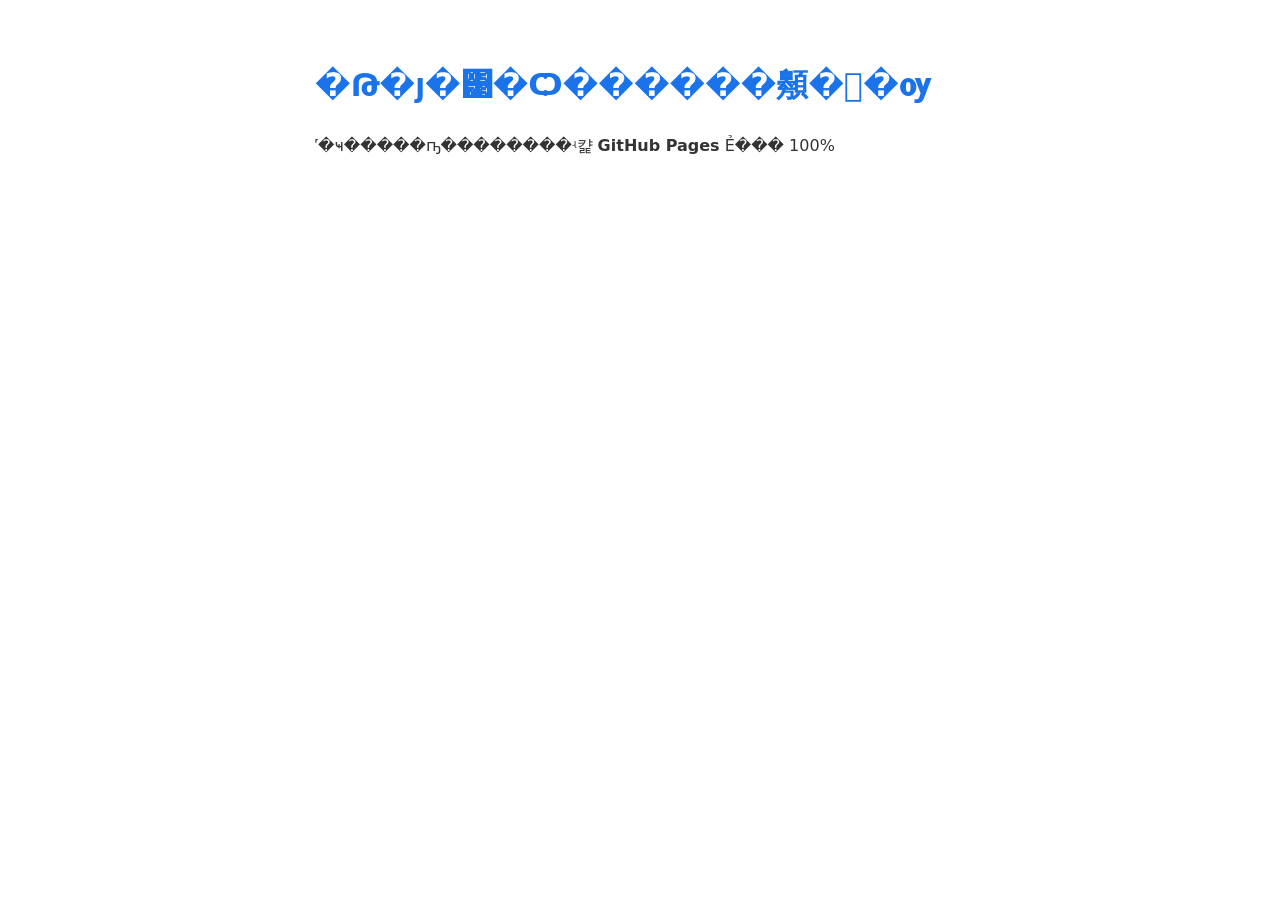
==== index.html @ e053543d "Add files via upload" ====
<!DOCTYPE html>
<html lang="th">
<head>
  <meta charset="UTF-8">
  <meta name="viewport" content="width=device-width, initial-scale=1.0">
  <title>˹���á�ͧ�ѹ</title>
  <style>
    body {
      font-family: system-ui, -apple-system, sans-serif;
      line-height: 1.6;
      max-width: 650px;
      margin: 60px auto;
      padding: 0 20px;
      color: #333;
    }
    h1 {
      color: #1a73e8;
    }
  </style>
</head>
<body>
  <h1>�Թ�յ�͹�Ѻ������䫵�ͧ�ѹ</h1>
  <p>˹�ҹ�����ҧ��������ʵ캹 <strong>GitHub Pages</strong> Ẻ��� 100%</p>
</body>
</html>
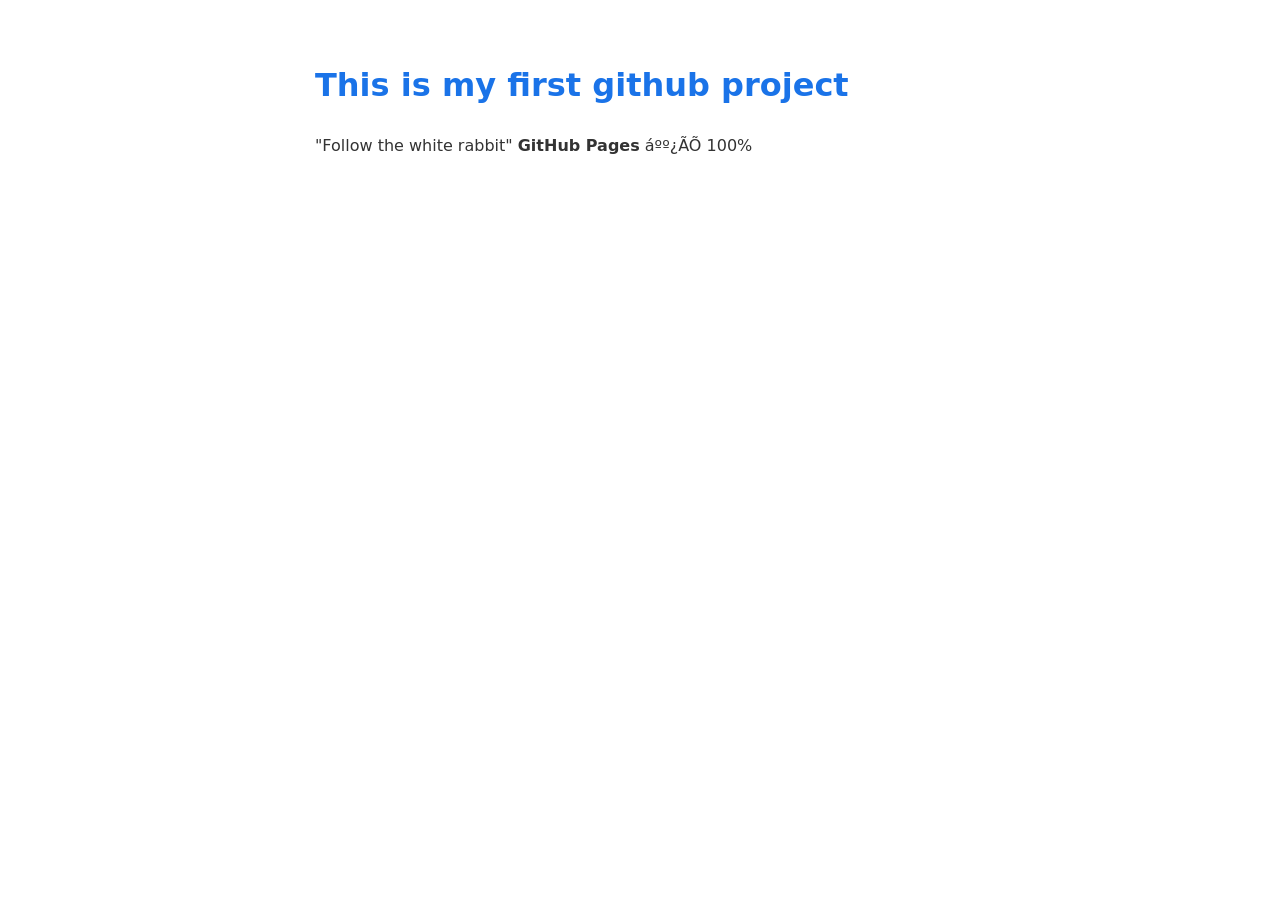
==== commit 824d4858: "Update index.html" ====
--- a/index.html
+++ b/index.html
@@ -3,7 +3,7 @@
 <head>
   <meta charset="UTF-8">
   <meta name="viewport" content="width=device-width, initial-scale=1.0">
-  <title>˹���á�ͧ�ѹ</title>
+  <title>Hello </title>
   <style>
     body {
       font-family: system-ui, -apple-system, sans-serif;
@@ -19,7 +19,7 @@
   </style>
 </head>
 <body>
-  <h1>�Թ�յ�͹�Ѻ������䫵�ͧ�ѹ</h1>
-  <p>˹�ҹ�����ҧ��������ʵ캹 <strong>GitHub Pages</strong> Ẻ��� 100%</p>
+  <h1>This is my first github project </h1>
+  <p>"Follow the white rabbit" <strong>GitHub Pages</strong> áºº¿ÃÕ 100%</p>
 </body>
-</html>+</html>
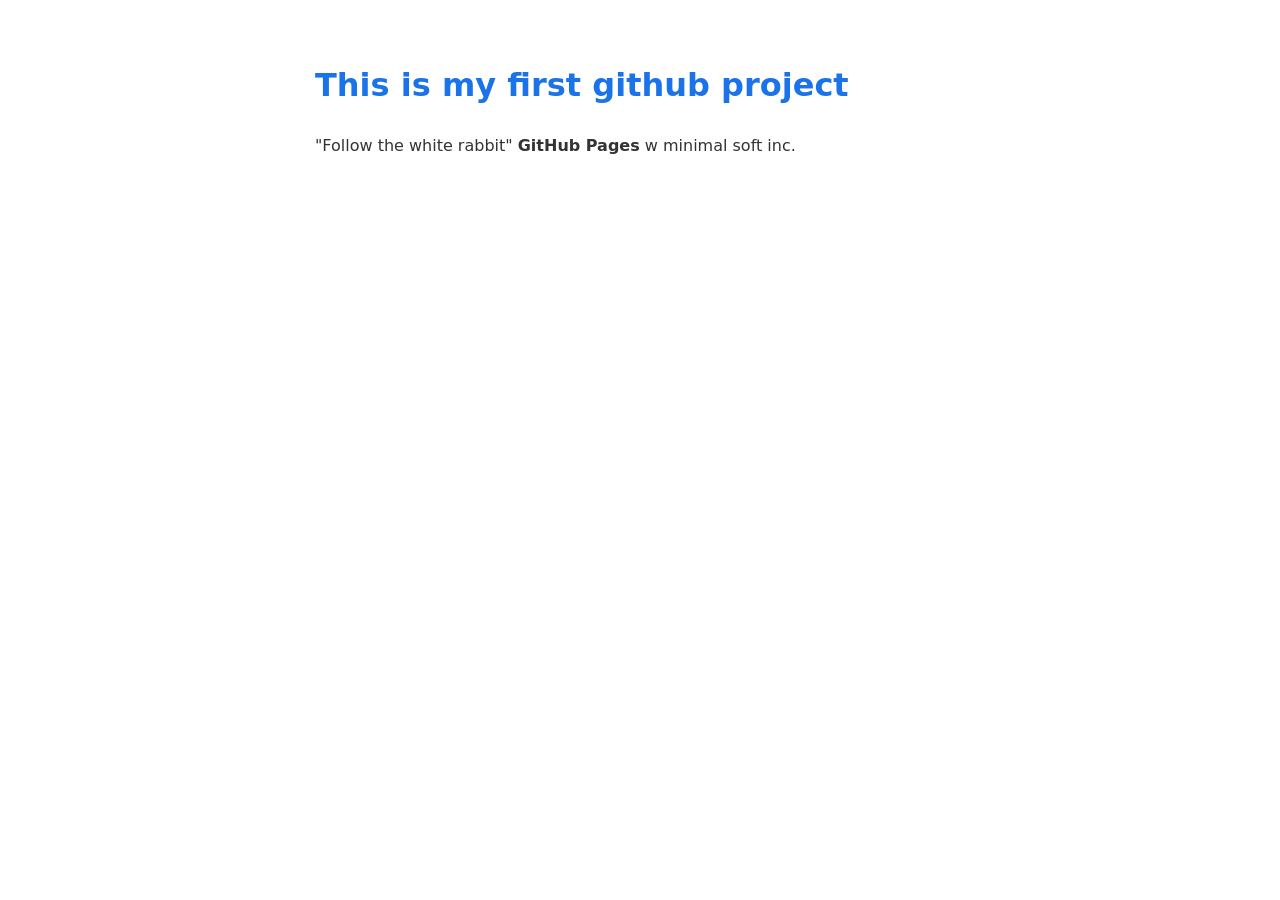
==== commit b93abf30: "Update index.html" ====
--- a/index.html
+++ b/index.html
@@ -20,6 +20,6 @@
 </head>
 <body>
   <h1>This is my first github project </h1>
-  <p>"Follow the white rabbit" <strong>GitHub Pages</strong> áºº¿ÃÕ 100%</p>
+  <p>"Follow the white rabbit" <strong>GitHub Pages</strong> w minimal soft inc.</p>
 </body>
 </html>
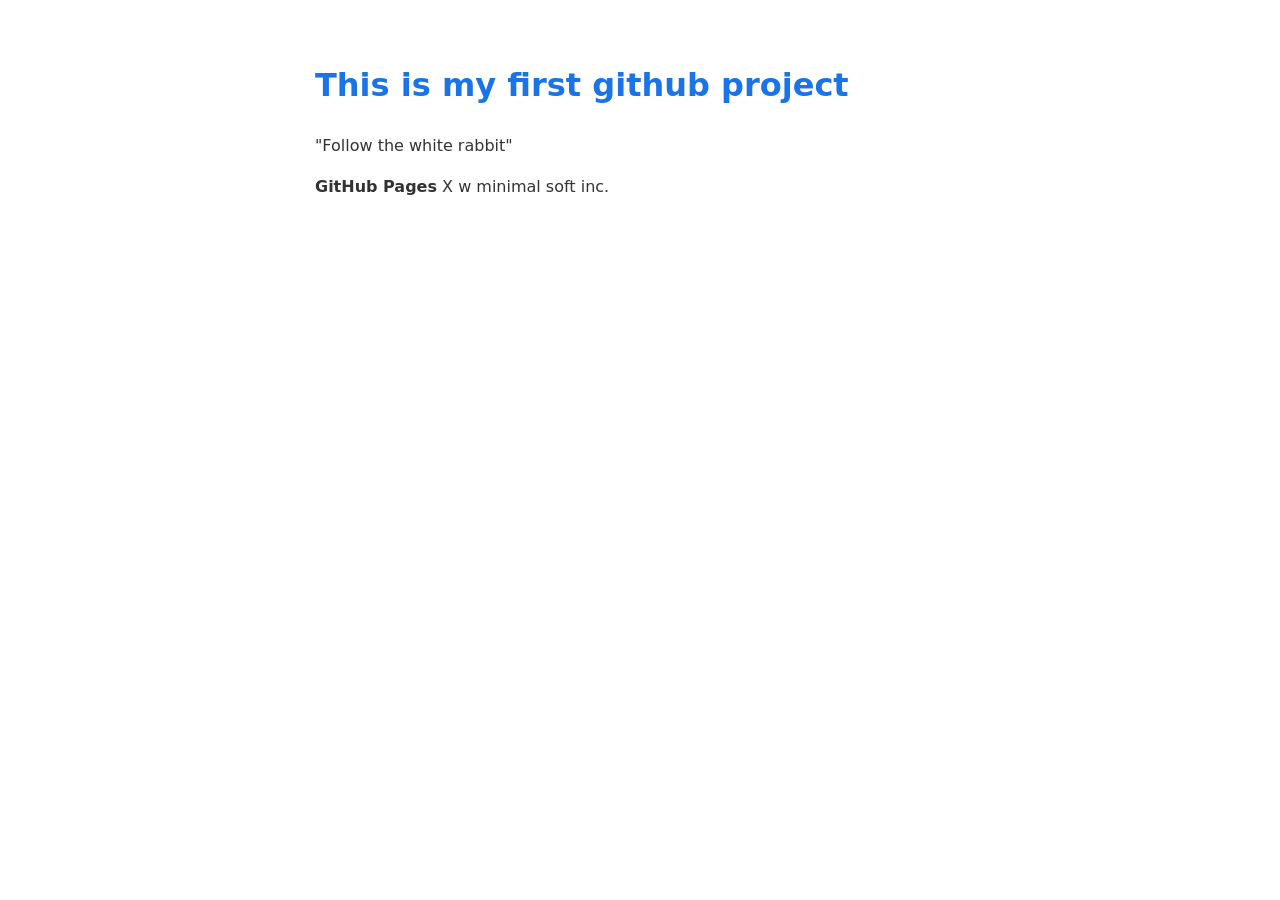
==== commit a753742b: "Update index.html" ====
--- a/index.html
+++ b/index.html
@@ -20,6 +20,7 @@
 </head>
 <body>
   <h1>This is my first github project </h1>
-  <p>"Follow the white rabbit" <strong>GitHub Pages</strong> w minimal soft inc.</p>
+  <p>"Follow the white rabbit" </p>
+  <p><strong>GitHub Pages</strong> X w minimal soft inc.</p>
 </body>
 </html>
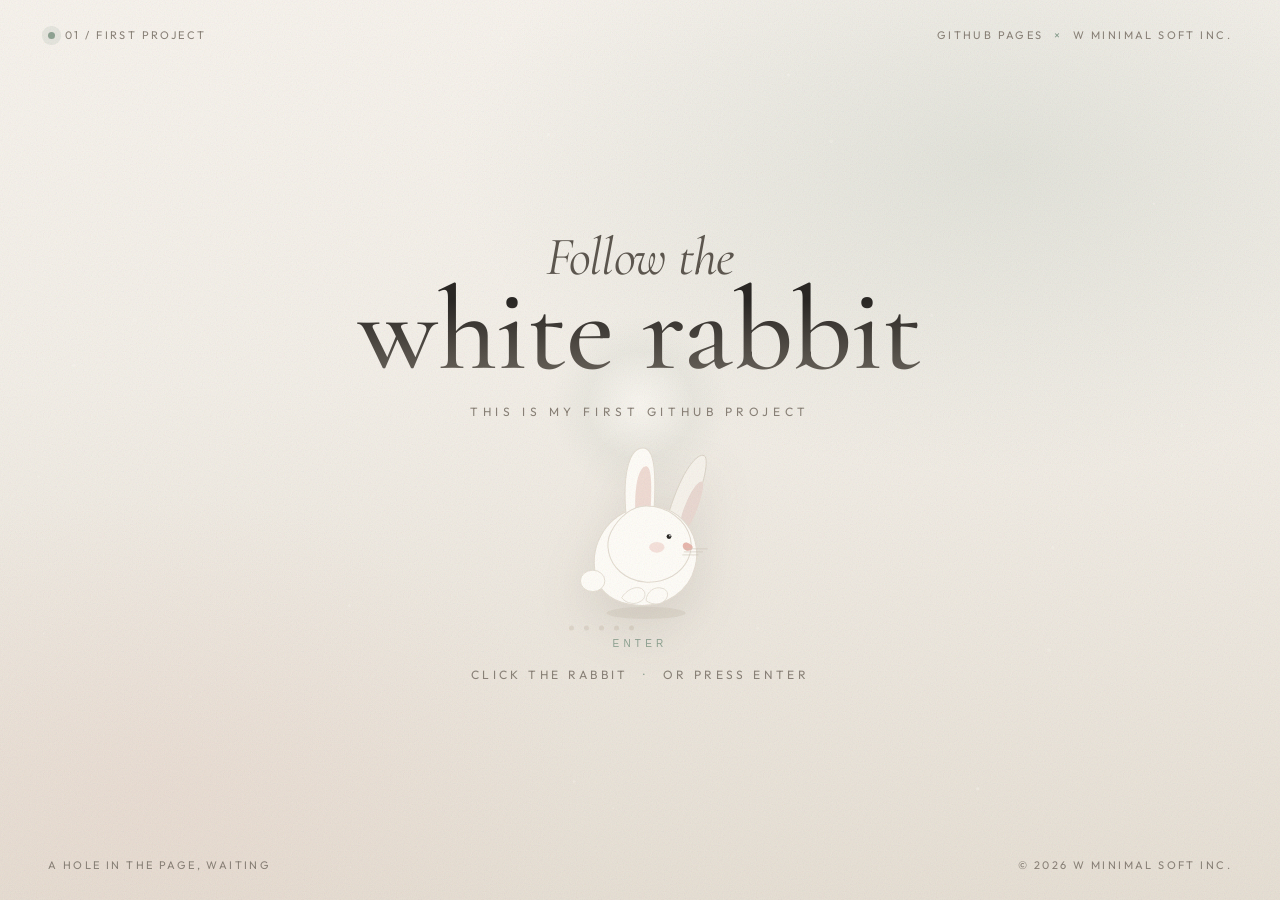
==== commit b8dd6e93: "Add files via upload" ====
--- a/index.html
+++ b/index.html
@@ -1,26 +1,84 @@
 <!DOCTYPE html>
-<html lang="th">
+<html lang="en">
 <head>
-  <meta charset="UTF-8">
-  <meta name="viewport" content="width=device-width, initial-scale=1.0">
-  <title>Hello </title>
-  <style>
-    body {
-      font-family: system-ui, -apple-system, sans-serif;
-      line-height: 1.6;
-      max-width: 650px;
-      margin: 60px auto;
-      padding: 0 20px;
-      color: #333;
-    }
-    h1 {
-      color: #1a73e8;
-    }
-  </style>
+  <meta charset="UTF-8" />
+  <meta name="viewport" content="width=device-width, initial-scale=1, viewport-fit=cover" />
+  <meta name="theme-color" content="#f3efe8" />
+  <meta name="description" content="Follow the white rabbit — a first GitHub Pages project by w minimal soft inc." />
+  <title>Follow the white rabbit</title>
+  <link rel="icon" href="favicon.svg" type="image/svg+xml" />
+  <link rel="preconnect" href="https://fonts.googleapis.com" />
+  <link rel="preconnect" href="https://fonts.gstatic.com" crossorigin />
+  <link href="https://fonts.googleapis.com/css2?family=Cormorant+Garamond:ital,wght@0,400;0,500;0,600;1,400;1,500&family=Outfit:wght@300;400;500&display=swap" rel="stylesheet" />
+  <link rel="stylesheet" href="styles.css" />
 </head>
 <body>
-  <h1>This is my first github project </h1>
-  <p>"Follow the white rabbit" </p>
-  <p><strong>GitHub Pages</strong> X w minimal soft inc.</p>
+  <div class="grain" aria-hidden="true"></div>
+  <div class="wash" aria-hidden="true"></div>
+  <canvas id="motes" aria-hidden="true"></canvas>
+  <div class="cursor-glow" id="glow" aria-hidden="true"></div>
+
+  <header class="top">
+    <p class="mark">
+      <span class="dot"></span>
+      <span>01 / first project</span>
+    </p>
+    <p class="credit">GitHub Pages <em>×</em> w minimal soft inc.</p>
+  </header>
+
+  <main class="stage" id="stage">
+    <section class="surface" id="surface" aria-label="Invitation">
+      <h1>
+        <span class="line quiet">Follow the</span>
+        <span class="line loud">white rabbit</span>
+      </h1>
+      <p class="kicker">This is my first github project</p>
+
+      <button class="rabbit-btn" id="rabbit" type="button" aria-label="Follow the white rabbit">
+        <span class="paw-trail" aria-hidden="true">
+          <i></i><i></i><i></i><i></i><i></i>
+        </span>
+        <svg class="rabbit" viewBox="0 0 220 240" fill="none" xmlns="http://www.w3.org/2000/svg" aria-hidden="true">
+          <ellipse class="shadow" cx="118" cy="218" rx="52" ry="8" fill="#c9c0b3" opacity="0.35" />
+          <path class="ear ear-back" d="M148 86c18-58 38-78 46-74 8 4-2 48-22 86-8 16-22 28-36 24 4-12 8-24 12-36z" fill="#f7f3ec" stroke="#d9d1c4" stroke-width="1.2" />
+          <path class="inner inner-back" d="M164 92c10-32 22-48 28-46 3 2-2 28-14 52-4 8-10 12-16 10 1-5 2-10 2-16z" fill="#ead9d2" />
+          <path class="body" d="M52 168c-8-36 10-72 48-86 22-8 48-4 66 14 16 16 22 40 16 62-8 32-38 52-74 50-34-2-52-18-56-40z" fill="#fffdf8" stroke="#e4ddd2" stroke-width="1.4" />
+          <path class="ear ear-front" d="M92 92c-6-62 6-90 22-90 14 0 18 28 14 86-2 22-8 40-22 48-8-12-12-26-14-44z" fill="#fffdf8" stroke="#e4ddd2" stroke-width="1.4" />
+          <path class="inner inner-front" d="M104 88c-2-42 6-62 14-62 6 0 8 18 6 54-1 16-4 28-10 34-4-8-8-16-10-26z" fill="#f0dcd4" />
+          <path class="head" d="M118 78c28 0 52 18 58 42 4 18-4 38-24 50-22 12-50 10-68-6-16-14-20-36-12-52 10-20 28-34 46-34z" fill="#fffdf8" stroke="#e4ddd2" stroke-width="1.4" />
+          <ellipse class="cheek" cx="132" cy="132" rx="10" ry="7" fill="#f3d8d0" opacity="0.7" />
+          <circle class="eye" cx="148" cy="118" r="3.2" fill="#2b2926" />
+          <circle cx="149.2" cy="116.8" r="1" fill="#fff" />
+          <path class="nose" d="M176 128c4 2 4 6 0 8-6 2-10-2-10-6s4-6 10-2z" fill="#e8b8ae" />
+          <path class="whisker" d="M170 134h28M168 138h24M166 142h20" stroke="#cfc6b8" stroke-width="0.8" stroke-linecap="round" />
+          <ellipse class="tail" cx="48" cy="176" rx="16" ry="14" fill="#fffdf8" stroke="#e4ddd2" stroke-width="1.2" />
+          <path class="paw" d="M86 198c6 8 18 10 26 4 6-4 6-12 0-16-8-4-20 2-26 12z" fill="#fffdf8" stroke="#e4ddd2" stroke-width="1.1" />
+          <path class="paw" d="M118 202c8 6 20 6 26-2 4-6 2-12-4-14-10-4-22 4-22 16z" fill="#fffdf8" stroke="#e4ddd2" stroke-width="1.1" />
+        </svg>
+        <span class="enter">enter</span>
+      </button>
+      <p class="hint">click the rabbit <span>·</span> or press enter</p>
+    </section>
+
+    <section class="hole" id="hole" hidden inert aria-label="Inside the rabbit hole">
+      <p class="kicker">curiouser and curiouser</p>
+      <h2>You followed.</h2>
+      <p class="letter">
+        A first page, made quietly.<br />
+        Soft paper. One rabbit. A hole that goes somewhere.
+      </p>
+      <p class="watch" id="watch">it’s later than you think</p>
+      <button class="back" id="back" type="button">return to the meadow</button>
+    </section>
+  </main>
+
+  <footer class="floor">
+    <span class="out">a hole in the page, waiting</span>
+    <span class="in">down the hole</span>
+    <span>© 2026 w minimal soft inc.</span>
+  </footer>
+
+  <div class="iris" id="iris" aria-hidden="true"></div>
+  <script src="script.js"></script>
 </body>
 </html>
--- a/styles.css
+++ b/styles.css
@@ -0,0 +1,401 @@
+:root {
+  --paper: #f3efe8;
+  --mist: #e7e0d5;
+  --ink: #2a2724;
+  --mute: #8a8278;
+  --sage: #8fa393;
+  --blush: #e8c9c0;
+  --rabbit: #fffdf8;
+  --line: rgba(42, 39, 36, 0.12);
+  --ease: cubic-bezier(0.22, 1, 0.36, 1);
+}
+
+*,
+*::before,
+*::after {
+  box-sizing: border-box;
+  margin: 0;
+  padding: 0;
+}
+
+html,
+body {
+  min-height: 100%;
+}
+
+body {
+  font-family: "Outfit", system-ui, sans-serif;
+  color: var(--ink);
+  background: var(--paper);
+  overflow: hidden;
+  cursor: none;
+}
+
+body.inside {
+  cursor: auto;
+}
+
+body.inside .cursor-glow {
+  opacity: 0;
+}
+
+.grain,
+.wash,
+#motes,
+.cursor-glow,
+.iris {
+  pointer-events: none;
+}
+
+.grain {
+  position: fixed;
+  inset: 0;
+  z-index: 8;
+  opacity: 0.22;
+  mix-blend-mode: multiply;
+  background-image: url("data:image/svg+xml,%3Csvg xmlns='http://www.w3.org/2000/svg' width='180' height='180'%3E%3Cfilter id='n'%3E%3CfeTurbulence type='fractalNoise' baseFrequency='.85' numOctaves='4' stitchTiles='stitch'/%3E%3C/filter%3E%3Crect width='180' height='180' filter='url(%23n)' opacity='.55'/%3E%3C/svg%3E");
+}
+
+.wash {
+  position: fixed;
+  inset: 0;
+  z-index: 0;
+  background:
+    radial-gradient(900px 520px at 78% 18%, rgba(143, 163, 147, 0.18), transparent 60%),
+    radial-gradient(700px 480px at 12% 88%, rgba(232, 201, 192, 0.22), transparent 62%),
+    linear-gradient(180deg, #f7f3ed 0%, var(--paper) 42%, var(--mist) 100%);
+}
+
+#motes {
+  position: fixed;
+  inset: 0;
+  z-index: 1;
+}
+
+.cursor-glow {
+  position: fixed;
+  width: 180px;
+  height: 180px;
+  margin: -90px 0 0 -90px;
+  border-radius: 50%;
+  background: radial-gradient(circle, rgba(255, 253, 248, 0.55), rgba(143, 163, 147, 0.08) 42%, transparent 70%);
+  z-index: 2;
+  transform: translate(-100px, -100px);
+  transition: opacity 0.4s ease;
+}
+
+.top,
+.floor {
+  position: fixed;
+  left: 0;
+  right: 0;
+  z-index: 6;
+  display: flex;
+  justify-content: space-between;
+  align-items: center;
+  gap: 16px;
+  padding: 28px clamp(20px, 4vw, 48px);
+  font-size: 11px;
+  letter-spacing: 0.22em;
+  text-transform: uppercase;
+  color: var(--mute);
+}
+
+.top {
+  top: 0;
+}
+
+.floor {
+  bottom: 0;
+}
+
+.floor .in {
+  display: none;
+}
+
+body.inside .floor .out {
+  display: none;
+}
+
+body.inside .floor .in {
+  display: inline;
+}
+
+.mark {
+  display: flex;
+  align-items: center;
+  gap: 10px;
+}
+
+.dot {
+  width: 7px;
+  height: 7px;
+  border-radius: 50%;
+  background: var(--sage);
+  box-shadow: 0 0 0 6px rgba(143, 163, 147, 0.16);
+  animation: pulse 3.6s var(--ease) infinite;
+}
+
+.credit em {
+  font-style: normal;
+  color: var(--sage);
+  padding: 0 6px;
+}
+
+.stage {
+  position: relative;
+  z-index: 4;
+  min-height: 100dvh;
+  display: grid;
+  place-items: center;
+  padding: 108px 24px 92px;
+}
+
+[hidden] {
+  display: none !important;
+}
+
+.surface,
+.hole {
+  width: min(920px, 100%);
+  text-align: center;
+}
+
+.kicker {
+  font-size: 12px;
+  letter-spacing: 0.38em;
+  text-transform: uppercase;
+  color: var(--mute);
+}
+
+.surface .kicker {
+  margin-top: 22px;
+}
+
+.hole .kicker {
+  margin-bottom: 20px;
+}
+
+h1 {
+  font-family: "Cormorant Garamond", Georgia, serif;
+  font-weight: 500;
+  line-height: 0.86;
+  letter-spacing: -0.03em;
+}
+
+h1 .line {
+  display: block;
+}
+
+h1 .quiet {
+  font-size: clamp(28px, 5vw, 54px);
+  font-style: italic;
+  font-weight: 400;
+  color: #5d574f;
+}
+
+h1 .loud {
+  font-size: clamp(52px, 11vw, 118px);
+  font-weight: 500;
+  background: linear-gradient(180deg, #2a2724 20%, #6d675e 100%);
+  -webkit-background-clip: text;
+  background-clip: text;
+  color: transparent;
+}
+
+.hint {
+  margin-top: 18px;
+  font-size: 12px;
+  letter-spacing: 0.28em;
+  text-transform: uppercase;
+  color: var(--mute);
+}
+
+.hint span {
+  color: var(--sage);
+  padding: 0 8px;
+}
+
+.rabbit-btn {
+  position: relative;
+  margin: 28px auto 0;
+  display: grid;
+  place-items: center;
+  gap: 8px;
+  background: none;
+  border: 0;
+  cursor: none;
+  color: inherit;
+  animation: bob 4.8s var(--ease) infinite;
+}
+
+.rabbit {
+  width: min(168px, 46vw);
+  height: auto;
+  filter: drop-shadow(0 18px 24px rgba(80, 70, 58, 0.12));
+  transition: transform 0.6s var(--ease);
+}
+
+.rabbit-btn:hover .rabbit,
+.rabbit-btn:focus-visible .rabbit {
+  transform: translateY(-6px) scale(1.03);
+}
+
+.rabbit-btn:focus-visible {
+  outline: none;
+}
+
+.ear-front {
+  transform-origin: 110px 90px;
+  animation: twitch 5.4s ease-in-out infinite;
+}
+
+.eye {
+  transform-origin: 148px 118px;
+  animation: blink 6.2s ease-in-out infinite;
+}
+
+.enter {
+  font-size: 10px;
+  letter-spacing: 0.42em;
+  text-transform: uppercase;
+  color: var(--sage);
+}
+
+.paw-trail {
+  position: absolute;
+  inset: auto auto 18px 8%;
+  display: flex;
+  gap: 10px;
+  opacity: 0.45;
+}
+
+.paw-trail i {
+  width: 5px;
+  height: 5px;
+  border-radius: 50%;
+  background: #cfc4b4;
+  animation: fade 2.8s ease-in-out infinite;
+}
+
+.paw-trail i:nth-child(2) { animation-delay: 0.2s; }
+.paw-trail i:nth-child(3) { animation-delay: 0.4s; }
+.paw-trail i:nth-child(4) { animation-delay: 0.6s; }
+.paw-trail i:nth-child(5) { animation-delay: 0.8s; }
+
+.hole h2 {
+  font-family: "Cormorant Garamond", Georgia, serif;
+  font-size: clamp(48px, 10vw, 108px);
+  font-weight: 500;
+  letter-spacing: -0.03em;
+  line-height: 0.9;
+}
+
+.letter {
+  margin: 28px auto 0;
+  max-width: 46ch;
+  font-size: clamp(16px, 2vw, 20px);
+  font-weight: 300;
+  line-height: 1.7;
+  color: #5a544c;
+}
+
+.watch {
+  margin-top: 36px;
+  font-family: "Cormorant Garamond", Georgia, serif;
+  font-style: italic;
+  font-size: 22px;
+  color: var(--sage);
+}
+
+.back {
+  margin-top: 40px;
+  background: transparent;
+  border: 1px solid var(--line);
+  color: var(--ink);
+  font: inherit;
+  font-size: 11px;
+  letter-spacing: 0.28em;
+  text-transform: uppercase;
+  padding: 14px 22px;
+  border-radius: 999px;
+  cursor: pointer;
+  transition: background 0.3s ease, border-color 0.3s ease;
+}
+
+.back:hover,
+.back:focus-visible {
+  background: rgba(255, 253, 248, 0.7);
+  border-color: #c9c0b3;
+  outline: none;
+}
+
+.iris {
+  position: fixed;
+  inset: 0;
+  z-index: 12;
+  background: #1c1a18;
+  clip-path: circle(0 at 50% 58%);
+  opacity: 0;
+  transition: clip-path 1.05s var(--ease), opacity 0.2s linear;
+}
+
+.iris.open {
+  opacity: 1;
+  clip-path: circle(150% at 50% 58%);
+}
+
+body.inside .wash {
+  background:
+    radial-gradient(800px 500px at 50% 20%, rgba(143, 163, 147, 0.14), transparent 55%),
+    linear-gradient(180deg, #ece6dc, #ddd4c6);
+}
+
+@keyframes bob {
+  0%, 100% { transform: translateY(0); }
+  50% { transform: translateY(-10px); }
+}
+
+@keyframes twitch {
+  0%, 86%, 100% { transform: rotate(0deg); }
+  90% { transform: rotate(-7deg); }
+  94% { transform: rotate(3deg); }
+}
+
+@keyframes blink {
+  0%, 92%, 100% { transform: scaleY(1); }
+  94% { transform: scaleY(0.08); }
+}
+
+@keyframes pulse {
+  0%, 100% { box-shadow: 0 0 0 6px rgba(143, 163, 147, 0.16); }
+  50% { box-shadow: 0 0 0 10px rgba(143, 163, 147, 0.05); }
+}
+
+@keyframes fade {
+  0%, 100% { opacity: 0.15; transform: scale(0.7); }
+  50% { opacity: 0.8; transform: scale(1); }
+}
+
+@media (max-width: 720px) {
+  body { cursor: auto; }
+  .cursor-glow { display: none; }
+  .top, .floor { padding: 18px 18px; letter-spacing: 0.12em; }
+  .credit, .floor span:last-child { display: none; }
+  .rabbit-btn { cursor: pointer; }
+}
+
+@media (max-height: 760px) {
+  h1 .quiet { font-size: clamp(22px, 4vw, 36px); }
+  h1 .loud { font-size: clamp(44px, 9vw, 84px); }
+  .rabbit { width: min(132px, 38vw); }
+  .rabbit-btn { margin-top: 16px; }
+  .kicker { margin-top: 14px; }
+}
+
+@media (prefers-reduced-motion: reduce) {
+  *, *::before, *::after {
+    animation: none !important;
+    transition: none !important;
+  }
+}
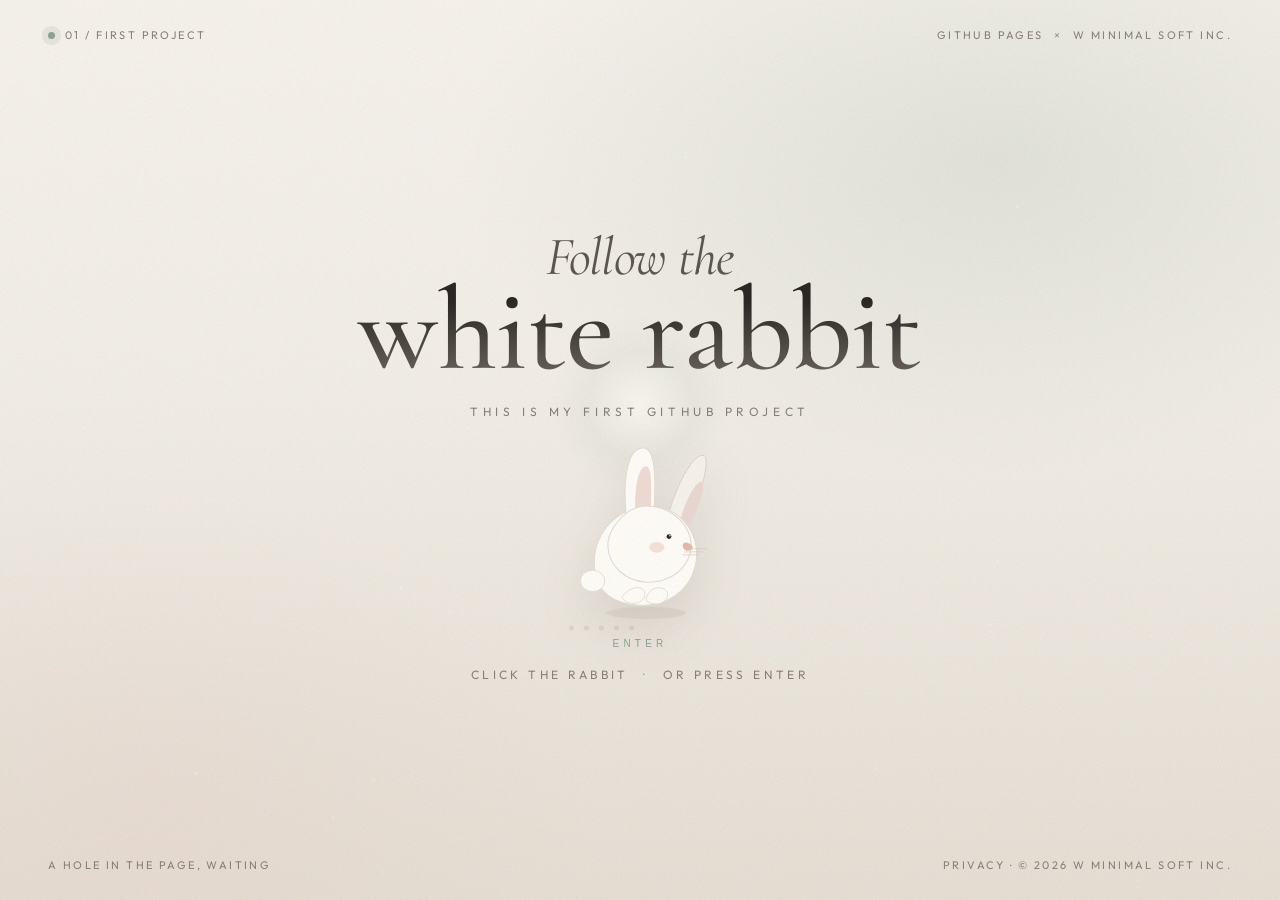
==== commit c867a548: "Add files via upload" ====
--- a/index.html
+++ b/index.html
@@ -75,7 +75,7 @@
   <footer class="floor">
     <span class="out">a hole in the page, waiting</span>
     <span class="in">down the hole</span>
-    <span>© 2026 w minimal soft inc.</span>
+    <span><a class="policy-link" href="privacy.html">privacy</a><span class="copy"> · © 2026 w minimal soft inc.</span></span>
   </footer>
 
   <div class="iris" id="iris" aria-hidden="true"></div>
--- a/styles.css
+++ b/styles.css
@@ -381,8 +381,16 @@
   body { cursor: auto; }
   .cursor-glow { display: none; }
   .top, .floor { padding: 18px 18px; letter-spacing: 0.12em; }
-  .credit, .floor span:last-child { display: none; }
+  .credit, .copy { display: none; }
   .rabbit-btn { cursor: pointer; }
+  .policy-hero .kicker {
+    letter-spacing: 0.16em;
+    font-size: 10px;
+  }
+  .policy-block {
+    padding: 24px 20px;
+    border-radius: 22px;
+  }
 }
 
 @media (max-height: 760px) {
@@ -393,6 +401,192 @@
   .kicker { margin-top: 14px; }
 }
 
+body.doc {
+  overflow: auto;
+  cursor: auto;
+}
+
+body.doc .top {
+  background: linear-gradient(180deg, #f7f3ed 0%, rgba(243, 239, 232, 0.92) 55%, rgba(243, 239, 232, 0));
+}
+
+.policy {
+  position: relative;
+  z-index: 4;
+  width: min(780px, calc(100% - 40px));
+  margin: 0 auto;
+  padding: 128px 0 120px;
+}
+
+.policy-hero {
+  text-align: center;
+  margin-bottom: 72px;
+}
+
+.policy-hero h1 {
+  margin-top: 10px;
+}
+
+.policy-lead {
+  margin-top: 18px;
+  font-family: "Sarabun", "Outfit", sans-serif;
+  font-weight: 300;
+  font-size: clamp(18px, 2.4vw, 22px);
+  color: #5a544c;
+}
+
+.lang-nav {
+  display: flex;
+  justify-content: center;
+  align-items: center;
+  gap: 12px;
+  margin-top: 28px;
+  font-size: 11px;
+  letter-spacing: 0.28em;
+  text-transform: uppercase;
+}
+
+.lang-nav a {
+  color: var(--ink);
+  text-decoration: none;
+  border-bottom: 1px solid #c9c0b3;
+  padding-bottom: 3px;
+}
+
+.lang-nav a:hover,
+.lang-nav a:focus-visible {
+  color: var(--sage);
+  outline: none;
+}
+
+.lang-nav span {
+  color: var(--sage);
+}
+
+.back-meadow {
+  display: inline-block;
+  margin-top: 28px;
+  font-size: 11px;
+  letter-spacing: 0.28em;
+  text-transform: uppercase;
+  color: var(--mute);
+  text-decoration: none;
+}
+
+.back-meadow:hover,
+.back-meadow:focus-visible {
+  color: var(--ink);
+  outline: none;
+}
+
+html {
+  scroll-behavior: smooth;
+}
+
+.policy-block {
+  scroll-margin-top: 108px;
+  background: rgba(255, 253, 248, 0.48);
+  border: 1px solid var(--line);
+  border-radius: 28px;
+  padding: clamp(28px, 5vw, 56px);
+  margin-bottom: 36px;
+}
+
+.policy-lang {
+  font-size: 11px;
+  letter-spacing: 0.32em;
+  text-transform: uppercase;
+  color: var(--sage);
+  margin-bottom: 12px;
+}
+
+.policy-block h2 {
+  font-family: "Cormorant Garamond", "Sarabun", Georgia, serif;
+  font-size: clamp(28px, 5vw, 42px);
+  font-weight: 500;
+  letter-spacing: -0.02em;
+  line-height: 1.2;
+  margin-bottom: 36px;
+}
+
+.policy-block[lang="th"] h2,
+.policy-block[lang="th"] h3,
+.policy-block[lang="th"] p:not(.num):not(.policy-lang) {
+  font-family: "Sarabun", "Outfit", sans-serif;
+}
+
+.policy-block[lang="th"] h2 {
+  font-weight: 500;
+  letter-spacing: 0;
+}
+
+.policy-block section + section {
+  margin-top: 40px;
+  padding-top: 36px;
+  border-top: 1px solid var(--line);
+}
+
+.policy-block .num {
+  font-size: 11px;
+  letter-spacing: 0.36em;
+  color: var(--sage);
+  margin-bottom: 8px;
+}
+
+.policy-block h3 {
+  font-family: "Cormorant Garamond", Georgia, serif;
+  font-size: clamp(22px, 3vw, 28px);
+  font-weight: 500;
+  margin-bottom: 16px;
+}
+
+.policy-block[lang="th"] h3 {
+  font-weight: 600;
+  letter-spacing: 0;
+}
+
+.policy-block p:not(.num):not(.policy-lang) {
+  font-weight: 300;
+  font-size: 16px;
+  line-height: 1.85;
+  color: #5a544c;
+}
+
+.policy-block[lang="th"] p:not(.num):not(.policy-lang) {
+  font-weight: 400;
+  line-height: 1.95;
+}
+
+.policy-block p + p:not(.num):not(.policy-lang) {
+  margin-top: 16px;
+}
+
+.policy-floor {
+  position: relative;
+  margin-top: 8px;
+}
+
+.policy-floor a {
+  color: inherit;
+  text-decoration: none;
+  border-bottom: 1px solid #c9c0b3;
+  padding-bottom: 2px;
+}
+
+.floor a.policy-link {
+  color: inherit;
+  text-decoration: none;
+  border-bottom: 1px solid transparent;
+  letter-spacing: inherit;
+  text-transform: inherit;
+}
+
+.floor a.policy-link:hover,
+.floor a.policy-link:focus-visible {
+  border-bottom-color: #c9c0b3;
+  outline: none;
+}
+
 @media (prefers-reduced-motion: reduce) {
   *, *::before, *::after {
     animation: none !important;
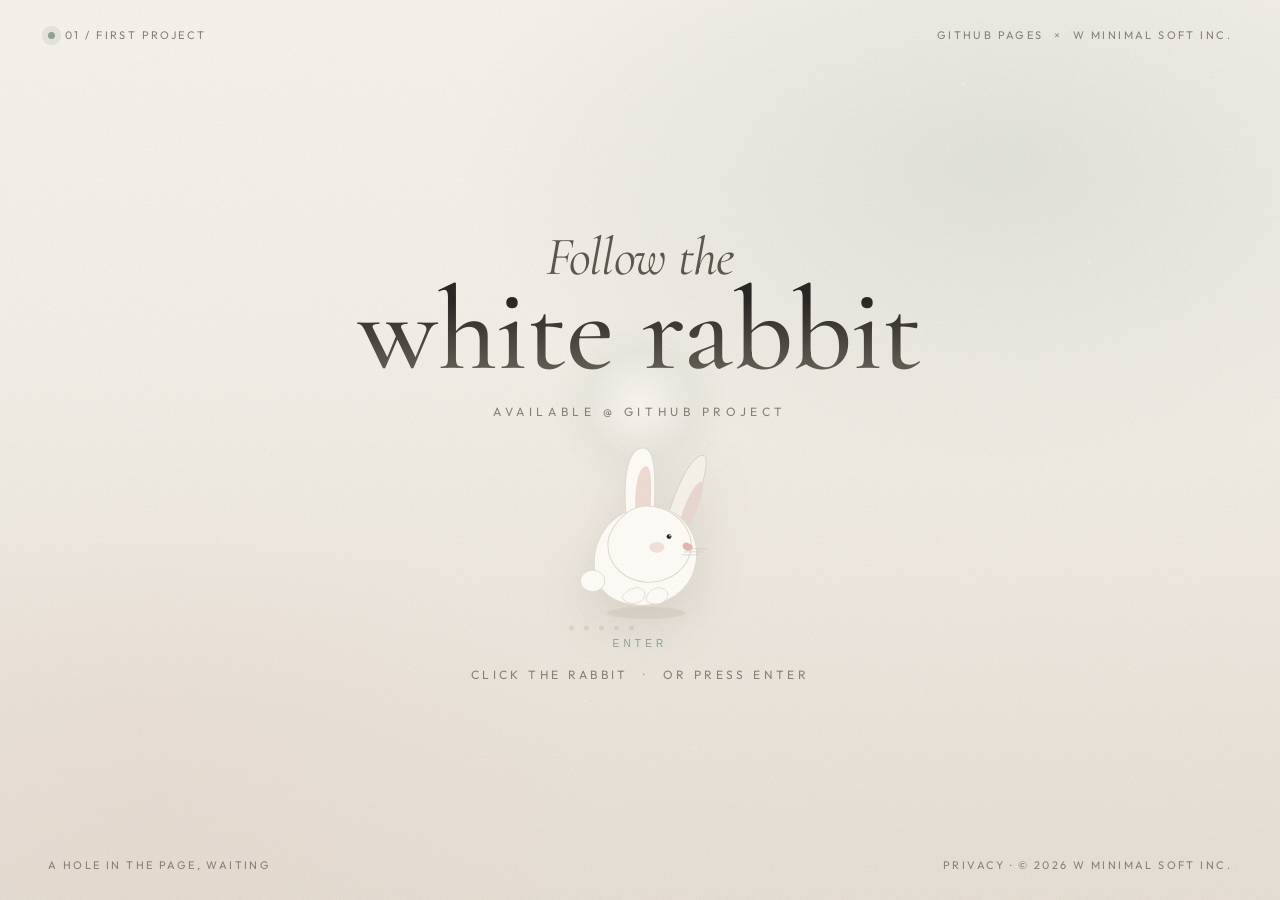
==== commit 3cda54bc: "Update index.html" ====
--- a/index.html
+++ b/index.html
@@ -32,7 +32,7 @@
         <span class="line quiet">Follow the</span>
         <span class="line loud">white rabbit</span>
       </h1>
-      <p class="kicker">This is my first github project</p>
+      <p class="kicker">available @ github project</p>
 
       <button class="rabbit-btn" id="rabbit" type="button" aria-label="Follow the white rabbit">
         <span class="paw-trail" aria-hidden="true">
--- a/styles.css
+++ b/styles.css
@@ -402,8 +402,15 @@
 }
 
 body.doc {
-  overflow: auto;
+  overflow: auto !important;
+  height: auto;
+  min-height: 100%;
   cursor: auto;
+}
+
+body.doc .wash,
+body.doc .grain {
+  z-index: -1;
 }
 
 body.doc .top {
@@ -412,7 +419,7 @@
 
 .policy {
   position: relative;
-  z-index: 4;
+  z-index: 1;
   width: min(780px, calc(100% - 40px));
   margin: 0 auto;
   padding: 128px 0 120px;
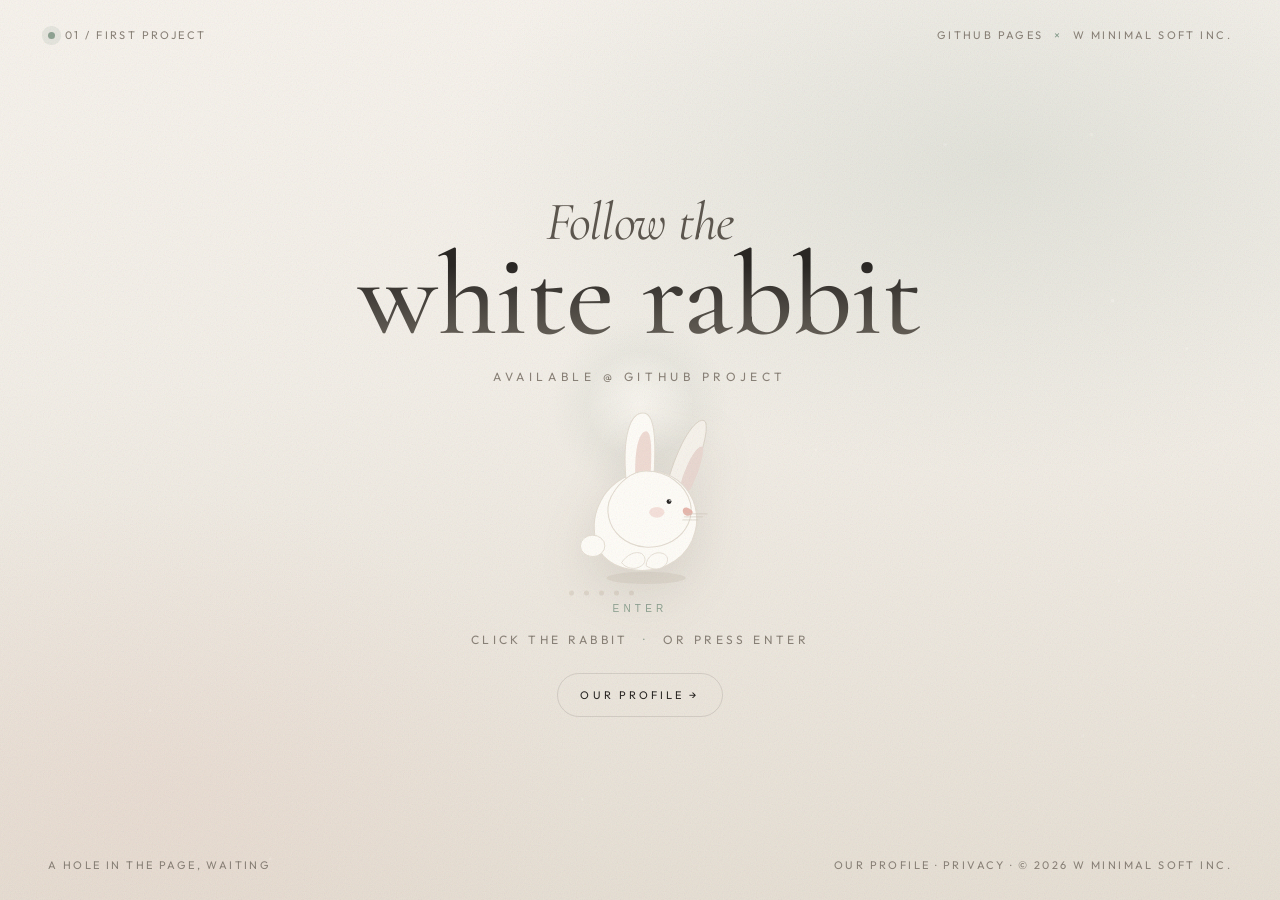
==== commit 5813192b: "Add files via upload" ====
--- a/index.html
+++ b/index.html
@@ -1,84 +1,90 @@
-<!DOCTYPE html>
-<html lang="en">
-<head>
-  <meta charset="UTF-8" />
-  <meta name="viewport" content="width=device-width, initial-scale=1, viewport-fit=cover" />
-  <meta name="theme-color" content="#f3efe8" />
-  <meta name="description" content="Follow the white rabbit — a first GitHub Pages project by w minimal soft inc." />
-  <title>Follow the white rabbit</title>
-  <link rel="icon" href="favicon.svg" type="image/svg+xml" />
-  <link rel="preconnect" href="https://fonts.googleapis.com" />
-  <link rel="preconnect" href="https://fonts.gstatic.com" crossorigin />
-  <link href="https://fonts.googleapis.com/css2?family=Cormorant+Garamond:ital,wght@0,400;0,500;0,600;1,400;1,500&family=Outfit:wght@300;400;500&display=swap" rel="stylesheet" />
-  <link rel="stylesheet" href="styles.css" />
-</head>
-<body>
-  <div class="grain" aria-hidden="true"></div>
-  <div class="wash" aria-hidden="true"></div>
-  <canvas id="motes" aria-hidden="true"></canvas>
-  <div class="cursor-glow" id="glow" aria-hidden="true"></div>
-
-  <header class="top">
-    <p class="mark">
-      <span class="dot"></span>
-      <span>01 / first project</span>
-    </p>
-    <p class="credit">GitHub Pages <em>×</em> w minimal soft inc.</p>
-  </header>
-
-  <main class="stage" id="stage">
-    <section class="surface" id="surface" aria-label="Invitation">
-      <h1>
-        <span class="line quiet">Follow the</span>
-        <span class="line loud">white rabbit</span>
-      </h1>
-      <p class="kicker">available @ github project</p>
-
-      <button class="rabbit-btn" id="rabbit" type="button" aria-label="Follow the white rabbit">
-        <span class="paw-trail" aria-hidden="true">
-          <i></i><i></i><i></i><i></i><i></i>
-        </span>
-        <svg class="rabbit" viewBox="0 0 220 240" fill="none" xmlns="http://www.w3.org/2000/svg" aria-hidden="true">
-          <ellipse class="shadow" cx="118" cy="218" rx="52" ry="8" fill="#c9c0b3" opacity="0.35" />
-          <path class="ear ear-back" d="M148 86c18-58 38-78 46-74 8 4-2 48-22 86-8 16-22 28-36 24 4-12 8-24 12-36z" fill="#f7f3ec" stroke="#d9d1c4" stroke-width="1.2" />
-          <path class="inner inner-back" d="M164 92c10-32 22-48 28-46 3 2-2 28-14 52-4 8-10 12-16 10 1-5 2-10 2-16z" fill="#ead9d2" />
-          <path class="body" d="M52 168c-8-36 10-72 48-86 22-8 48-4 66 14 16 16 22 40 16 62-8 32-38 52-74 50-34-2-52-18-56-40z" fill="#fffdf8" stroke="#e4ddd2" stroke-width="1.4" />
-          <path class="ear ear-front" d="M92 92c-6-62 6-90 22-90 14 0 18 28 14 86-2 22-8 40-22 48-8-12-12-26-14-44z" fill="#fffdf8" stroke="#e4ddd2" stroke-width="1.4" />
-          <path class="inner inner-front" d="M104 88c-2-42 6-62 14-62 6 0 8 18 6 54-1 16-4 28-10 34-4-8-8-16-10-26z" fill="#f0dcd4" />
-          <path class="head" d="M118 78c28 0 52 18 58 42 4 18-4 38-24 50-22 12-50 10-68-6-16-14-20-36-12-52 10-20 28-34 46-34z" fill="#fffdf8" stroke="#e4ddd2" stroke-width="1.4" />
-          <ellipse class="cheek" cx="132" cy="132" rx="10" ry="7" fill="#f3d8d0" opacity="0.7" />
-          <circle class="eye" cx="148" cy="118" r="3.2" fill="#2b2926" />
-          <circle cx="149.2" cy="116.8" r="1" fill="#fff" />
-          <path class="nose" d="M176 128c4 2 4 6 0 8-6 2-10-2-10-6s4-6 10-2z" fill="#e8b8ae" />
-          <path class="whisker" d="M170 134h28M168 138h24M166 142h20" stroke="#cfc6b8" stroke-width="0.8" stroke-linecap="round" />
-          <ellipse class="tail" cx="48" cy="176" rx="16" ry="14" fill="#fffdf8" stroke="#e4ddd2" stroke-width="1.2" />
-          <path class="paw" d="M86 198c6 8 18 10 26 4 6-4 6-12 0-16-8-4-20 2-26 12z" fill="#fffdf8" stroke="#e4ddd2" stroke-width="1.1" />
-          <path class="paw" d="M118 202c8 6 20 6 26-2 4-6 2-12-4-14-10-4-22 4-22 16z" fill="#fffdf8" stroke="#e4ddd2" stroke-width="1.1" />
-        </svg>
-        <span class="enter">enter</span>
-      </button>
-      <p class="hint">click the rabbit <span>·</span> or press enter</p>
-    </section>
-
-    <section class="hole" id="hole" hidden inert aria-label="Inside the rabbit hole">
-      <p class="kicker">curiouser and curiouser</p>
-      <h2>You followed.</h2>
-      <p class="letter">
-        A first page, made quietly.<br />
-        Soft paper. One rabbit. A hole that goes somewhere.
-      </p>
-      <p class="watch" id="watch">it’s later than you think</p>
-      <button class="back" id="back" type="button">return to the meadow</button>
-    </section>
-  </main>
-
-  <footer class="floor">
-    <span class="out">a hole in the page, waiting</span>
-    <span class="in">down the hole</span>
-    <span><a class="policy-link" href="privacy.html">privacy</a><span class="copy"> · © 2026 w minimal soft inc.</span></span>
-  </footer>
-
-  <div class="iris" id="iris" aria-hidden="true"></div>
-  <script src="script.js"></script>
-</body>
-</html>
+<!DOCTYPE html>
+<html lang="en">
+<head>
+  <meta charset="UTF-8" />
+  <meta name="viewport" content="width=device-width, initial-scale=1, viewport-fit=cover" />
+  <meta name="theme-color" content="#f3efe8" />
+  <meta name="description" content="Follow the white rabbit — a first GitHub Pages project by w minimal soft inc." />
+  <title>Follow the white rabbit</title>
+  <link rel="icon" href="favicon.svg" type="image/svg+xml" />
+  <link rel="preconnect" href="https://fonts.googleapis.com" />
+  <link rel="preconnect" href="https://fonts.gstatic.com" crossorigin />
+  <link href="https://fonts.googleapis.com/css2?family=Cormorant+Garamond:ital,wght@0,400;0,500;0,600;1,400;1,500&family=Outfit:wght@300;400;500&display=swap" rel="stylesheet" />
+  <link rel="stylesheet" href="styles.css" />
+</head>
+<body>
+  <div class="grain" aria-hidden="true"></div>
+  <div class="wash" aria-hidden="true"></div>
+  <canvas id="motes" aria-hidden="true"></canvas>
+  <div class="cursor-glow" id="glow" aria-hidden="true"></div>
+
+  <header class="top">
+    <p class="mark">
+      <span class="dot"></span>
+      <span>01 / first project</span>
+    </p>
+    <p class="credit">GitHub Pages <em>×</em> w minimal soft inc.</p>
+  </header>
+
+  <main class="stage" id="stage">
+    <section class="surface" id="surface" aria-label="Invitation">
+      <h1>
+        <span class="line quiet">Follow the</span>
+        <span class="line loud">white rabbit</span>
+      </h1>
+      <p class="kicker">available @ github project</p>
+
+      <button class="rabbit-btn" id="rabbit" type="button" aria-label="Follow the white rabbit">
+        <span class="paw-trail" aria-hidden="true">
+          <i></i><i></i><i></i><i></i><i></i>
+        </span>
+        <svg class="rabbit" viewBox="0 0 220 240" fill="none" xmlns="http://www.w3.org/2000/svg" aria-hidden="true">
+          <ellipse class="shadow" cx="118" cy="218" rx="52" ry="8" fill="#c9c0b3" opacity="0.35" />
+          <path class="ear ear-back" d="M148 86c18-58 38-78 46-74 8 4-2 48-22 86-8 16-22 28-36 24 4-12 8-24 12-36z" fill="#f7f3ec" stroke="#d9d1c4" stroke-width="1.2" />
+          <path class="inner inner-back" d="M164 92c10-32 22-48 28-46 3 2-2 28-14 52-4 8-10 12-16 10 1-5 2-10 2-16z" fill="#ead9d2" />
+          <path class="body" d="M52 168c-8-36 10-72 48-86 22-8 48-4 66 14 16 16 22 40 16 62-8 32-38 52-74 50-34-2-52-18-56-40z" fill="#fffdf8" stroke="#e4ddd2" stroke-width="1.4" />
+          <path class="ear ear-front" d="M92 92c-6-62 6-90 22-90 14 0 18 28 14 86-2 22-8 40-22 48-8-12-12-26-14-44z" fill="#fffdf8" stroke="#e4ddd2" stroke-width="1.4" />
+          <path class="inner inner-front" d="M104 88c-2-42 6-62 14-62 6 0 8 18 6 54-1 16-4 28-10 34-4-8-8-16-10-26z" fill="#f0dcd4" />
+          <path class="head" d="M118 78c28 0 52 18 58 42 4 18-4 38-24 50-22 12-50 10-68-6-16-14-20-36-12-52 10-20 28-34 46-34z" fill="#fffdf8" stroke="#e4ddd2" stroke-width="1.4" />
+          <ellipse class="cheek" cx="132" cy="132" rx="10" ry="7" fill="#f3d8d0" opacity="0.7" />
+          <circle class="eye" cx="148" cy="118" r="3.2" fill="#2b2926" />
+          <circle cx="149.2" cy="116.8" r="1" fill="#fff" />
+          <path class="nose" d="M176 128c4 2 4 6 0 8-6 2-10-2-10-6s4-6 10-2z" fill="#e8b8ae" />
+          <path class="whisker" d="M170 134h28M168 138h24M166 142h20" stroke="#cfc6b8" stroke-width="0.8" stroke-linecap="round" />
+          <ellipse class="tail" cx="48" cy="176" rx="16" ry="14" fill="#fffdf8" stroke="#e4ddd2" stroke-width="1.2" />
+          <path class="paw" d="M86 198c6 8 18 10 26 4 6-4 6-12 0-16-8-4-20 2-26 12z" fill="#fffdf8" stroke="#e4ddd2" stroke-width="1.1" />
+          <path class="paw" d="M118 202c8 6 20 6 26-2 4-6 2-12-4-14-10-4-22 4-22 16z" fill="#fffdf8" stroke="#e4ddd2" stroke-width="1.1" />
+        </svg>
+        <span class="enter">enter</span>
+      </button>
+      <p class="hint">click the rabbit <span>·</span> or press enter</p>
+      <p style="margin-top: 26px;">
+        <a class="back" href="profile.html" style="text-decoration: none; display: inline-block; margin-top: 0;">Our Profile &rarr;</a>
+      </p>
+    </section>
+
+    <section class="hole" id="hole" hidden inert aria-label="Inside the rabbit hole">
+      <p class="kicker">curiouser and curiouser</p>
+      <h2>You followed.</h2>
+      <p class="letter">
+        A first page, made quietly.<br />
+        Soft paper. One rabbit. A hole that goes somewhere.
+      </p>
+      <p class="watch" id="watch">it’s later than you think</p>
+      <div style="display: flex; gap: 14px; justify-content: center; flex-wrap: wrap; margin-top: 40px;">
+        <a class="back" href="profile.html" style="text-decoration: none; margin-top: 0;">Our Profile &rarr;</a>
+        <button class="back" id="back" type="button" style="margin-top: 0;">return to the meadow</button>
+      </div>
+    </section>
+  </main>
+
+  <footer class="floor">
+    <span class="out">a hole in the page, waiting</span>
+    <span class="in">down the hole</span>
+    <span><a class="policy-link" href="profile.html">Our Profile</a> · <a class="policy-link" href="privacy.html">privacy</a><span class="copy"> · © 2026 w minimal soft inc.</span></span>
+  </footer>
+
+  <div class="iris" id="iris" aria-hidden="true"></div>
+  <script src="script.js"></script>
+</body>
+</html>
